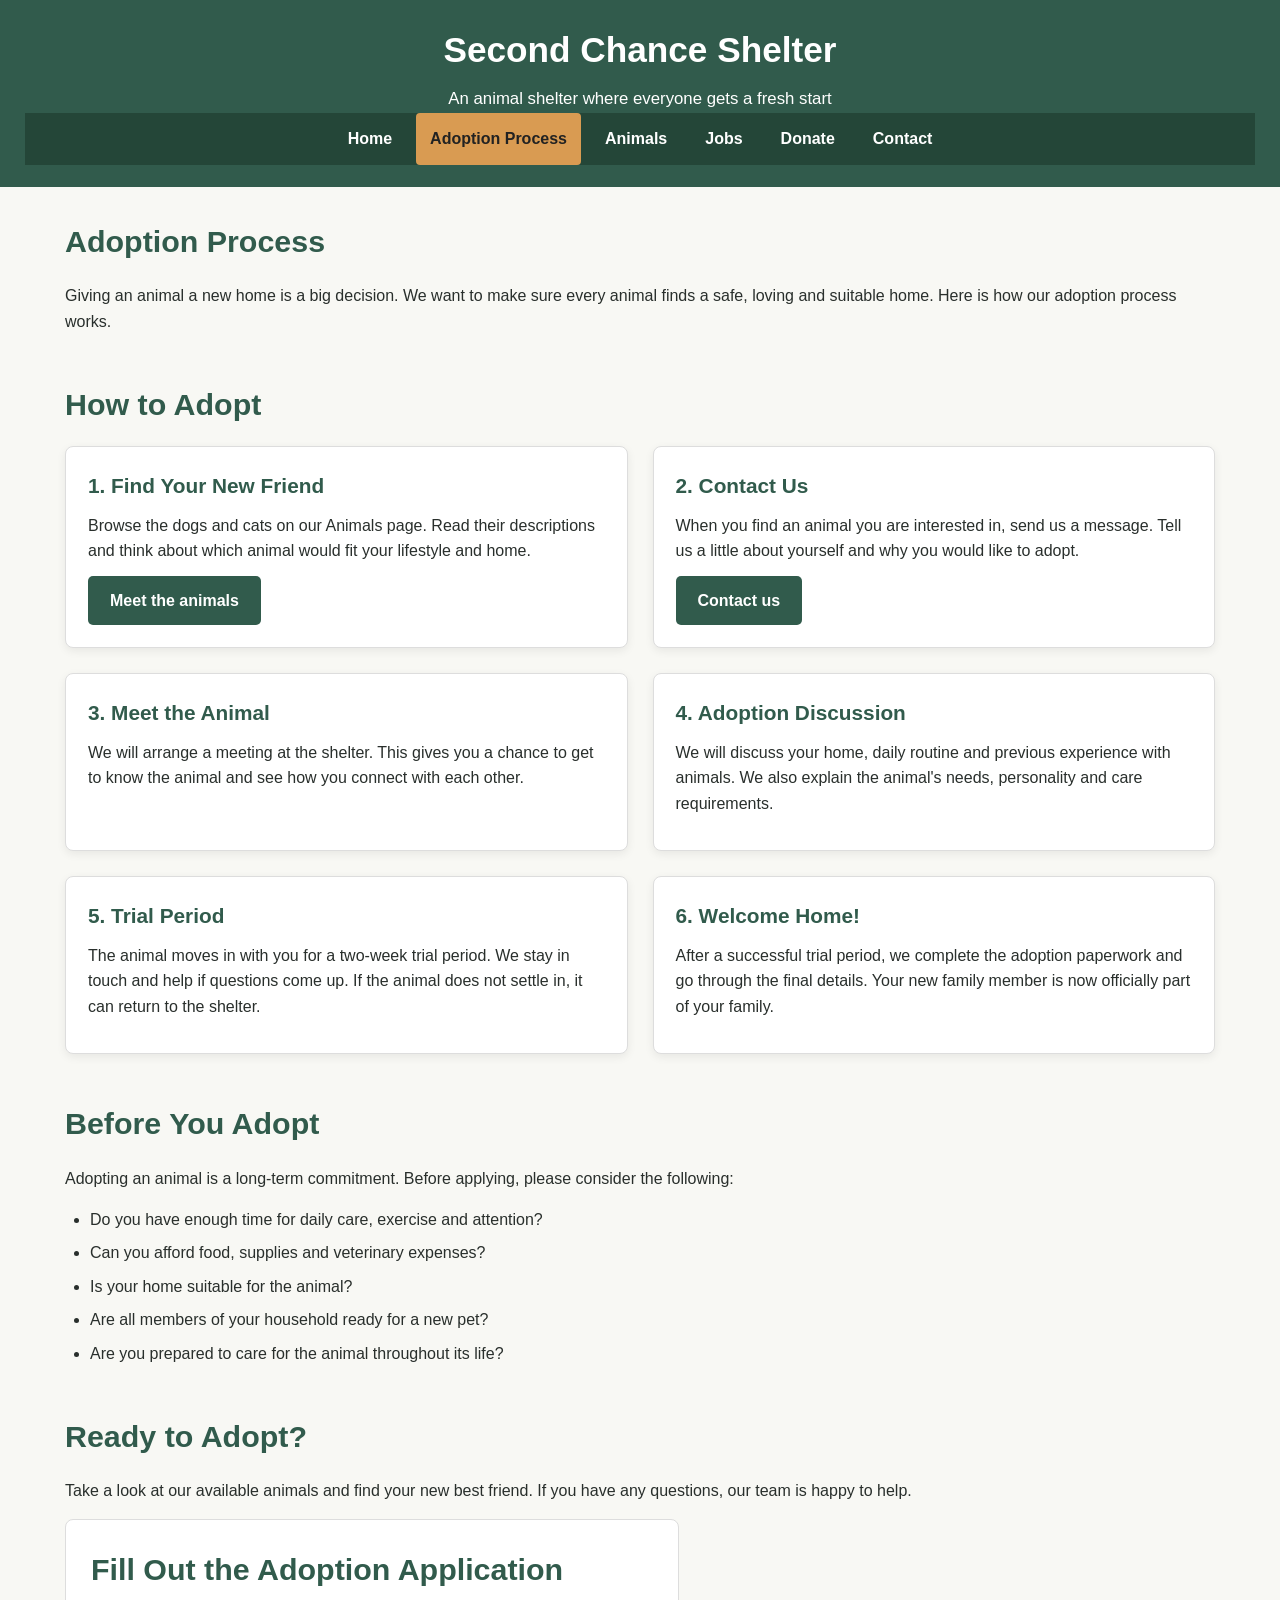
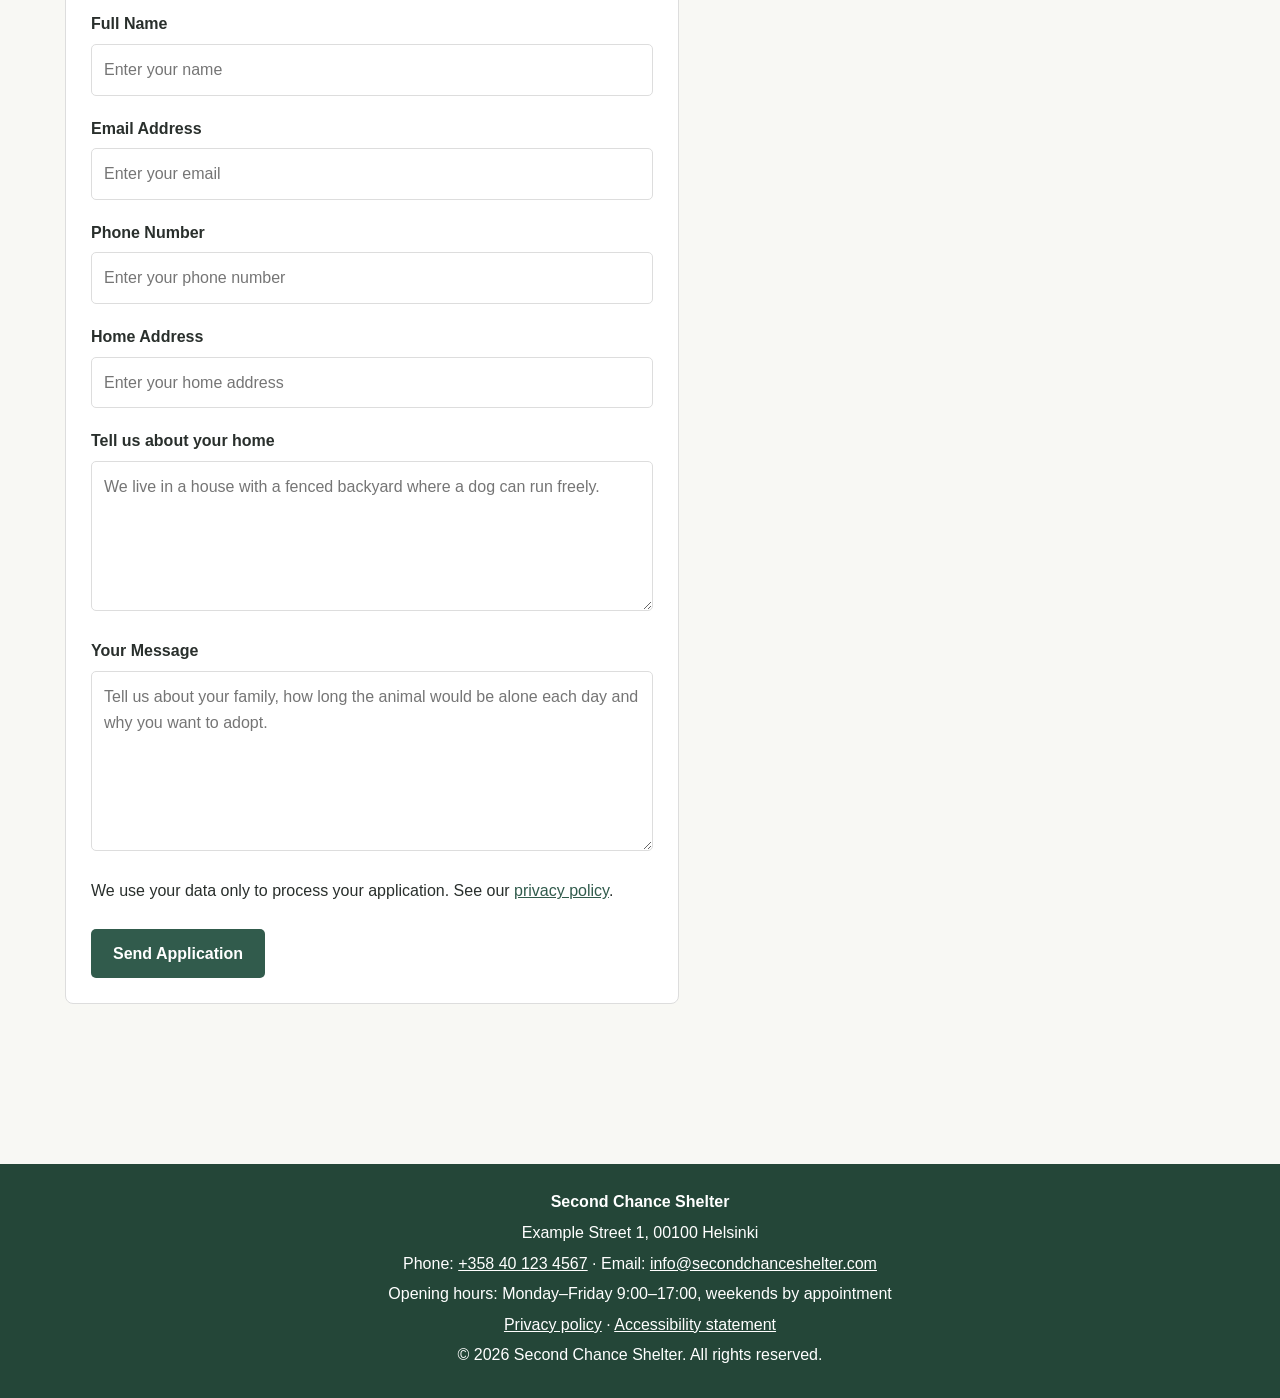
==== adoption.html @ d909f87f "Add privacy policy, forms and footer links and text fixes" ====
<!DOCTYPE html>
<html lang="en">

<head>
  <meta charset="UTF-8">
  <meta name="viewport" content="width=device-width, initial-scale=1.0">
  <meta name="description" content="Learn how to adopt a dog or cat from Second Chance Shelter.">
  <title>Second Chance Shelter - Adoption Process</title>
  <link rel="stylesheet" href="css/styles.css">
  <link rel="stylesheet" href="css/contact.css">

  <script src="js/contact.js" defer></script>
</head>

<body>

  <a class="skip-link" href="#main-content">Skip to main content</a>

  <header class="site-header">
    <h1>Second Chance Shelter</h1>
    <p class="site-tagline">An animal shelter where everyone gets a fresh start</p>

    <nav class="site-nav" aria-label="Main navigation">
      <ul>
        <li><a href="index.html">Home</a></li>
        <li><a href="adoption.html" class="active" aria-current="page">Adoption Process</a></li>
        <li><a href="animals.html">Animals</a></li>
        <li><a href="jobs.html">Jobs</a></li>
        <li><a href="donate.html">Donate</a></li>
        <li><a href="contact.html">Contact</a></li>
      </ul>
    </nav>
  </header>

  <main id="main-content">

    <section>
      <h2>Adoption Process</h2>
      <p>Giving an animal a new home is a big decision. We want to make sure every animal finds a safe, loving and
        suitable home. Here is how our adoption process works.</p>
    </section>

    <section>
      <h2>How to Adopt</h2>

      <div class="grid">

        <article class="card">
          <div class="card-body">
            <h3>1. Find Your New Friend</h3>
            <p>Browse the dogs and cats on our Animals page. Read their descriptions and think about which animal would
              fit your lifestyle and home.</p>
            <a class="btn" href="animals.html">Meet the animals</a>
          </div>
        </article>

        <article class="card">
          <div class="card-body">
            <h3>2. Contact Us</h3>
            <p>When you find an animal you are interested in, send us a message. Tell us a little about yourself and why
              you would like to adopt.</p>
            <a class="btn" href="contact.html">Contact us</a>
          </div>
        </article>

        <article class="card">
          <div class="card-body">
            <h3>3. Meet the Animal</h3>
            <p>We will arrange a meeting at the shelter. This gives you a chance to get to know the animal and see how
              you connect with each other.</p>
          </div>
        </article>

        <article class="card">
          <div class="card-body">
            <h3>4. Adoption Discussion</h3>
            <p>We will discuss your home, daily routine and previous experience with animals. We also explain the
              animal's needs, personality and care requirements.</p>
          </div>
        </article>

        <article class="card">
          <div class="card-body">
            <h3>5. Trial Period</h3>
            <p>The animal moves in with you for a two-week trial period. We stay in touch and help if questions come up.
              If the animal does not settle in, it can return to the shelter.</p>
          </div>
        </article>

        <article class="card">
          <div class="card-body">
            <h3>6. Welcome Home!</h3>
            <p>After a successful trial period, we complete the adoption paperwork and go through the final details.
              Your new family member is now officially part of your family.</p>
          </div>
        </article>

      </div>
    </section>

    <section>
      <h2>Before You Adopt</h2>
      <p>Adopting an animal is a long-term commitment. Before applying, please consider the following:</p>

      <ul>
        <li>Do you have enough time for daily care, exercise and attention?</li>
        <li>Can you afford food, supplies and veterinary expenses?</li>
        <li>Is your home suitable for the animal?</li>
        <li>Are all members of your household ready for a new pet?</li>
        <li>Are you prepared to care for the animal throughout its life?</li>
      </ul>
    </section>

    <section>
      <h2>Ready to Adopt?</h2>
      <p>Take a look at our available animals and find your new best friend. If you have any questions, our team is
        happy to help.</p>

      <!-- Adoption form -->

      <div class="contact-layout">

        <section class="contact-form-section">

          <h2>Fill Out the Adoption Application</h2>

          <form id="contactForm" action="https://formspree.io/f/xeagadao" method="POST">

            <div class="form-group">
              <label for="name">Full Name</label>

              <input type="text" id="name" name="name" placeholder="Enter your name" autocomplete="name" required>
            </div>

            <div class="form-group">
              <label for="email">Email Address</label>

              <input type="email" id="email" name="_replyto" placeholder="Enter your email" autocomplete="email"
                required>
            </div>

            <div class="form-group">
              <label for="phone">Phone Number</label>

              <input type="tel" id="phone" name="phone" placeholder="Enter your phone number" autocomplete="tel"
                required>
            </div>

            <div class="form-group">
              <label for="address">Home Address</label>

              <input type="text" id="address" name="address" placeholder="Enter your home address"
                autocomplete="street-address" required>
            </div>

            <div class="form-group">
              <label for="home">Tell us about your home</label>

              <textarea id="home" name="_subject"
                placeholder="We live in a house with a fenced backyard where a dog can run freely." required></textarea>
            </div>

            <div class="form-group">
              <label for="message">Your Message</label>

              <textarea id="message" name="message" rows="6"
                placeholder="Tell us about your family, how long the animal would be alone each day and why you want to adopt."
                required></textarea>
            </div>

            <p class="form-note">We use your data only to process your application.
              See our <a href="info.html#privacy">privacy policy</a>.</p>

            <button type="submit" class="send-button">
              Send Application
            </button>

            <p id="formStatus" class="form-status" role="status" aria-live="polite" hidden>
            </p>

          </form>

        </section>



        <!--
        <div class="buttons">
          <a class="btn" href="animals.html">Browse animals</a>
          <a class="btn secondary" href="contact.html">Contact us</a>
        </div>
      -->

      </div>
    </section>

  </main>

  <!-- Footer -->
  <footer class="site-footer">

    <p><strong>Second Chance Shelter</strong></p>

    <p>Example Street 1, 00100 Helsinki</p>

    <p>
      Phone: <a href="tel:+358401234567">+358 40 123 4567</a> ·
      Email: <a href="mailto:info@secondchanceshelter.com">info@secondchanceshelter.com</a>
    </p>

    <p>Opening hours: Monday–Friday 9:00–17:00, weekends by appointment</p>

    <p>
      <a href="info.html#privacy">Privacy policy</a> ·
      <a href="info.html#accessibility">Accessibility statement</a>
    </p>

    <p>
      &copy; 2026 Second Chance Shelter.
      All rights reserved.
    </p>

  </footer>

</body>

</html>
---- css/styles.css ----
/* =========================================
   SECOND CHANCE SHELTER
   Desktop-first responsive stylesheet
   Breakpoints: 1280px and 768px
========================================= */


/* =========================================
   1. GLOBAL SETTINGS
========================================= */

* {
  box-sizing: border-box;
  margin: 0;
  padding: 0;
}

:root {
  --primary-color: #315b4c;
  --secondary-color: #e8f0eb;
  --accent-color: #d99b52;
  --background-color: #f8f8f4;
  --text-color: #292f2c;
  --white: #ffffff;
  --border-color: #dddddd;
  --max-width: 1200px;
}

html {
  scroll-behavior: smooth;
}

body {
  font-family: Arial, Helvetica, sans-serif;
  line-height: 1.6;
  color: var(--text-color);
  background-color: var(--background-color);
}

img {
  max-width: 100%;
  height: auto;
  display: block;
}

a {
  color: var(--primary-color);
}

button,
input,
textarea,
select {
  font: inherit;
}


/* =========================================
   2. ACCESSIBILITY
========================================= */

.skip-link {
  position: absolute;
  top: -100px;
  left: 10px;
  background-color: var(--primary-color);
  color: var(--white);
  padding: 10px 15px;
  z-index: 1000;
  text-decoration: none;
}

.skip-link:focus {
  top: 10px;
}


/* =========================================
   3. HEADER AND NAVIGATION
========================================= */

header {
  background-color: var(--primary-color);
  color: var(--white);
  padding: 25px 40px;
  text-align: center;
}

header h1 {
  font-size: 2.2rem;
  margin-bottom: 8px;
}

header p {
  font-size: 1.05rem;
}

.site-nav {
  background-color: #244638;
  padding: 0 20px;
}

.site-nav ul {
  list-style: none;
  display: flex;
  justify-content: center;
  align-items: center;
  gap: 10px;
  flex-wrap: wrap;
}

.site-nav a {
  display: block;
  color: var(--white);
  text-decoration: none;
  padding: 15px 18px;
  font-weight: bold;
  transition: background-color 0.2s ease;
}

.site-nav a:hover,
.site-nav a:focus {
  background-color: var(--primary-color);
}

.site-nav a.active {
  background-color: var(--accent-color);
  color: #222222;
  border-radius: 4px;
}


/* =========================================
   4. MAIN CONTENT
========================================= */

main {
  max-width: var(--max-width);
  margin: 0 auto;
  padding: 35px 30px;
}

section {
  margin-bottom: 45px;
}

section h2 {
  color: var(--primary-color);
  font-size: 1.9rem;
  margin-bottom: 18px;
}

section h3 {
  color: var(--primary-color);
  margin-bottom: 10px;
}

section p {
  margin-bottom: 15px;
}

.intro {
  text-align: center;
  max-width: 850px;
  margin: 0 auto 45px;
}

.intro h2 {
  font-size: 2.3rem;
}

.intro p {
  font-size: 1.1rem;
}


/* =========================================
   5. BUTTONS AND LINKS
========================================= */

.button,
.btn,
button {
  display: inline-block;
  background-color: var(--primary-color);
  color: var(--white);
  border: none;
  border-radius: 5px;
  padding: 12px 22px;
  text-decoration: none;
  font-weight: bold;
  cursor: pointer;
  transition: background-color 0.2s ease;
}

.button:hover,
.btn:hover,
button:hover {
  background-color: #244638;
}

.button:focus,
.btn:focus,
button:focus {
  outline: 3px solid var(--accent-color);
  outline-offset: 3px;
}

.buttons {
  margin-top: 25px;
  margin-bottom: 20px;
}


/* =========================================
   6. GRID AND CARDS
========================================= */

.grid,
.card-grid {
  display: grid;
  grid-template-columns: repeat(3, minmax(0, 1fr));
  gap: 25px;
}

.card {
  background-color: var(--white);
  border: 1px solid var(--border-color);
  border-radius: 8px;
  overflow: hidden;
  box-shadow: 0 3px 10px rgba(0, 0, 0, 0.07);
}

.card img {
  width: 100%;
  height: 240px;
  object-fit: cover;
}

.card-body {
  padding: 22px;
}

.card h3 {
  font-size: 1.3rem;
  margin-bottom: 10px;
}

.card p {
  margin-bottom: 12px;
}

.card ul {
  padding-left: 20px;
  margin-bottom: 15px;
}


/* =========================================
   7. BADGES
========================================= */

.badge {
  display: inline-block;
  background-color: var(--accent-color);
  color: #222222;
  padding: 5px 12px;
  border-radius: 20px;
  font-size: 0.85rem;
  font-weight: bold;
}


/* =========================================
   8. JOB CARDS
   IMPORTANT: Outside all media queries
========================================= */

.card:has(.badge) .badge {
  position: static;
  display: inline-block;
  margin-bottom: 15px;
}

.card:has(.badge) .card-body {
  padding-top: 18px;
}

.job-meta {
  margin-top: 10px;
  margin-bottom: 15px;
}

.job-meta p {
  margin-bottom: 5px;
}


/* =========================================
   9. STATISTICS
========================================= */

.stats {
  display: grid;
  grid-template-columns: repeat(3, 1fr);
  gap: 20px;
  text-align: center;
}

.stat,
.stat-card {
  background-color: var(--secondary-color);
  padding: 25px;
  border-radius: 8px;
}

.stat h3,
.stat-card h3 {
  font-size: 2rem;
  color: var(--primary-color);
}


/* =========================================
   10. ANIMALS PAGE
========================================= */

.animal-jump-links {
  display: flex;
  justify-content: center;
  gap: 15px;
  margin: 25px 0 35px;
}

.animal-section {
  scroll-margin-top: 25px;
  margin-bottom: 50px;
}


/* =========================================
   11. VIDEO
========================================= */

video {
  display: block;
  width: 100%;
  max-width: 850px;
  margin: 20px auto;
  border-radius: 8px;
}

.video-container {
  max-width: 850px;
  margin: 0 auto;
}


/* =========================================
   12. LISTS
========================================= */

section ul {
  padding-left: 25px;
  margin-bottom: 20px;
}

section li {
  margin-bottom: 8px;
}


/* =========================================
   13. FORMS
========================================= */

form {
  width: 100%;
}

.form-group {
  margin-bottom: 20px;
}

label {
  display: block;
  font-weight: bold;
  margin-bottom: 7px;
}

input,
textarea,
select {
  width: 100%;
  padding: 12px;
  border: 1px solid var(--border-color);
  border-radius: 5px;
  background-color: var(--white);
}

textarea {
  min-height: 150px;
  resize: vertical;
}

input:focus,
textarea:focus,
select:focus {
  outline: 2px solid var(--primary-color);
  outline-offset: 2px;
}

.send-button {
  margin-top: 10px;
}

.form-status {
  margin-top: 15px;
  font-weight: bold;
}


/* =========================================
   14. CONTACT PAGE
========================================= */

.contact-page {
  max-width: var(--max-width);
  margin: 0 auto;
}

.contact-intro {
  text-align: center;
  max-width: 800px;
  margin: 0 auto 35px;
}

.contact-layout {
  display: grid;
  grid-template-columns: 1.5fr 1fr;
  gap: 35px;
  align-items: start;
}

.contact-form-section,
.contact-details {
  background-color: var(--white);
  padding: 25px;
  border-radius: 8px;
  border: 1px solid var(--border-color);
}

.contact-details p {
  margin-bottom: 15px;
}

.map-section {
  margin-top: 40px;
}

.map-container {
  width: 100%;
  height: 400px;
  overflow: hidden;
  border-radius: 8px;
}

.map-container iframe {
  width: 100%;
  height: 100%;
  border: 0;
}


/* =========================================
   15. FOOTER
========================================= */

footer {
  background-color: #244638;
  color: var(--white);
  text-align: center;
  padding: 25px;
  margin-top: 40px;
}

footer p {
  margin-bottom: 5px;
}

footer a {
  color: var(--white);
}

footer a:focus {
  outline: 3px solid var(--accent-color);
  outline-offset: 3px;
}


/* =========================================
   16. TABLET RESPONSIVENESS
   Screens up to 1280px
========================================= */

@media (max-width: 1280px) {

  main {
    padding: 30px 25px;
  }

  .grid,
  .card-grid {
    grid-template-columns: repeat(2, minmax(0, 1fr));
  }

  .contact-layout {
    grid-template-columns: 1.2fr 1fr;
    gap: 25px;
  }

  header {
    padding: 22px 25px;
  }

  .site-nav a {
    padding: 13px 14px;
  }
}


/* =========================================
   17. MOBILE RESPONSIVENESS
   Screens up to 768px
========================================= */

@media (max-width: 768px) {

  body {
    font-size: 15px;
  }

  header {
    padding: 20px 15px;
  }

  header h1 {
    font-size: 1.7rem;
  }

  header p {
    font-size: 0.95rem;
  }

  .site-nav {
    padding: 5px 10px;
  }

  .site-nav ul {
    flex-direction: column;
    gap: 0;
  }

  .site-nav li {
    width: 100%;
    text-align: center;
  }

  .site-nav a {
    padding: 11px;
    width: 100%;
  }

  main {
    padding: 25px 15px;
  }

  section {
    margin-bottom: 35px;
  }

  section h2 {
    font-size: 1.6rem;
  }

  .intro h2 {
    font-size: 1.8rem;
  }

  .intro p {
    font-size: 1rem;
  }

  .grid,
  .card-grid {
    grid-template-columns: 1fr;
    gap: 20px;
  }

  .card img {
    height: 220px;
  }

  .card-body {
    padding: 18px;
  }

  .stats {
    grid-template-columns: 1fr;
    gap: 15px;
  }

  .animal-jump-links {
    flex-direction: column;
    align-items: stretch;
    gap: 10px;
  }

  .animal-jump-links a {
    text-align: center;
  }

  .contact-layout {
    grid-template-columns: 1fr;
    gap: 20px;
  }

  .contact-form-section,
  .contact-details {
    padding: 18px;
  }

  .map-container {
    height: 280px;
  }

  .button,
  .btn,
  button {
    text-align: center;
  }

  footer {
    padding: 20px 15px;
  }
}
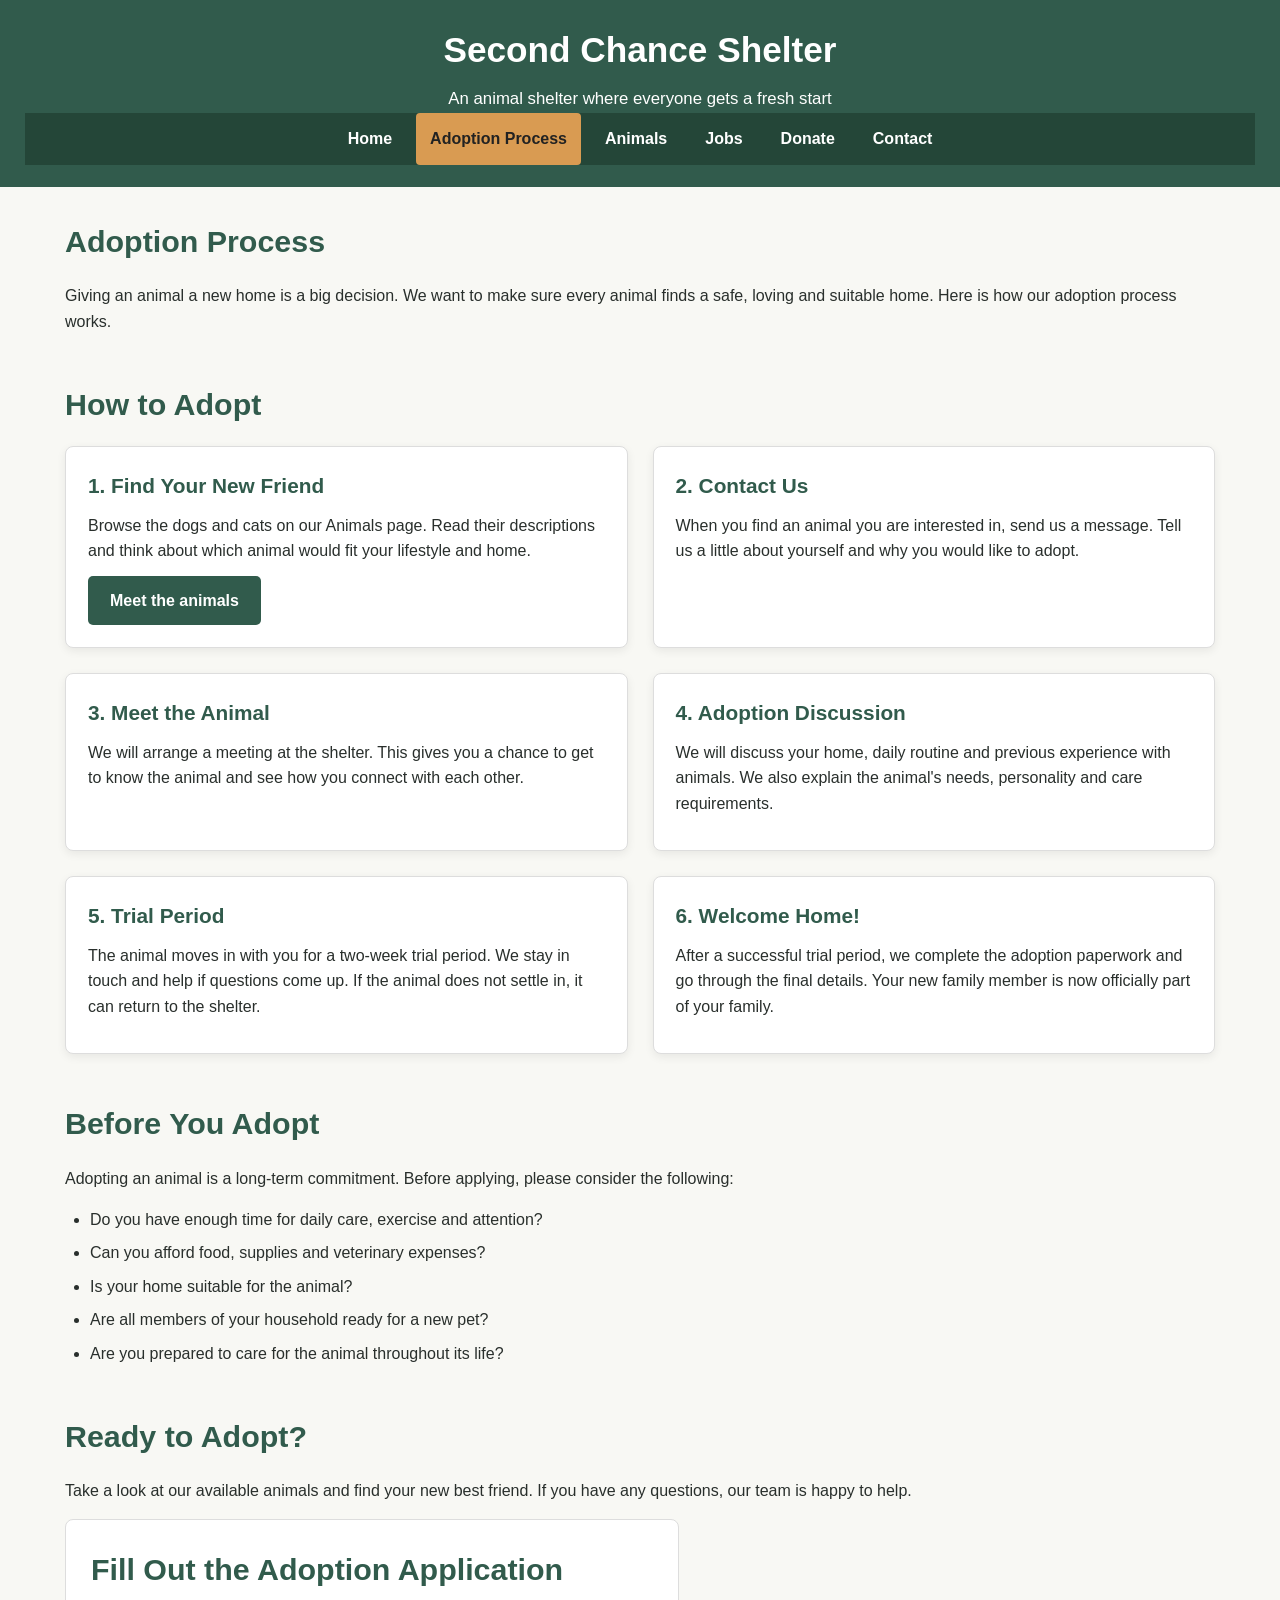
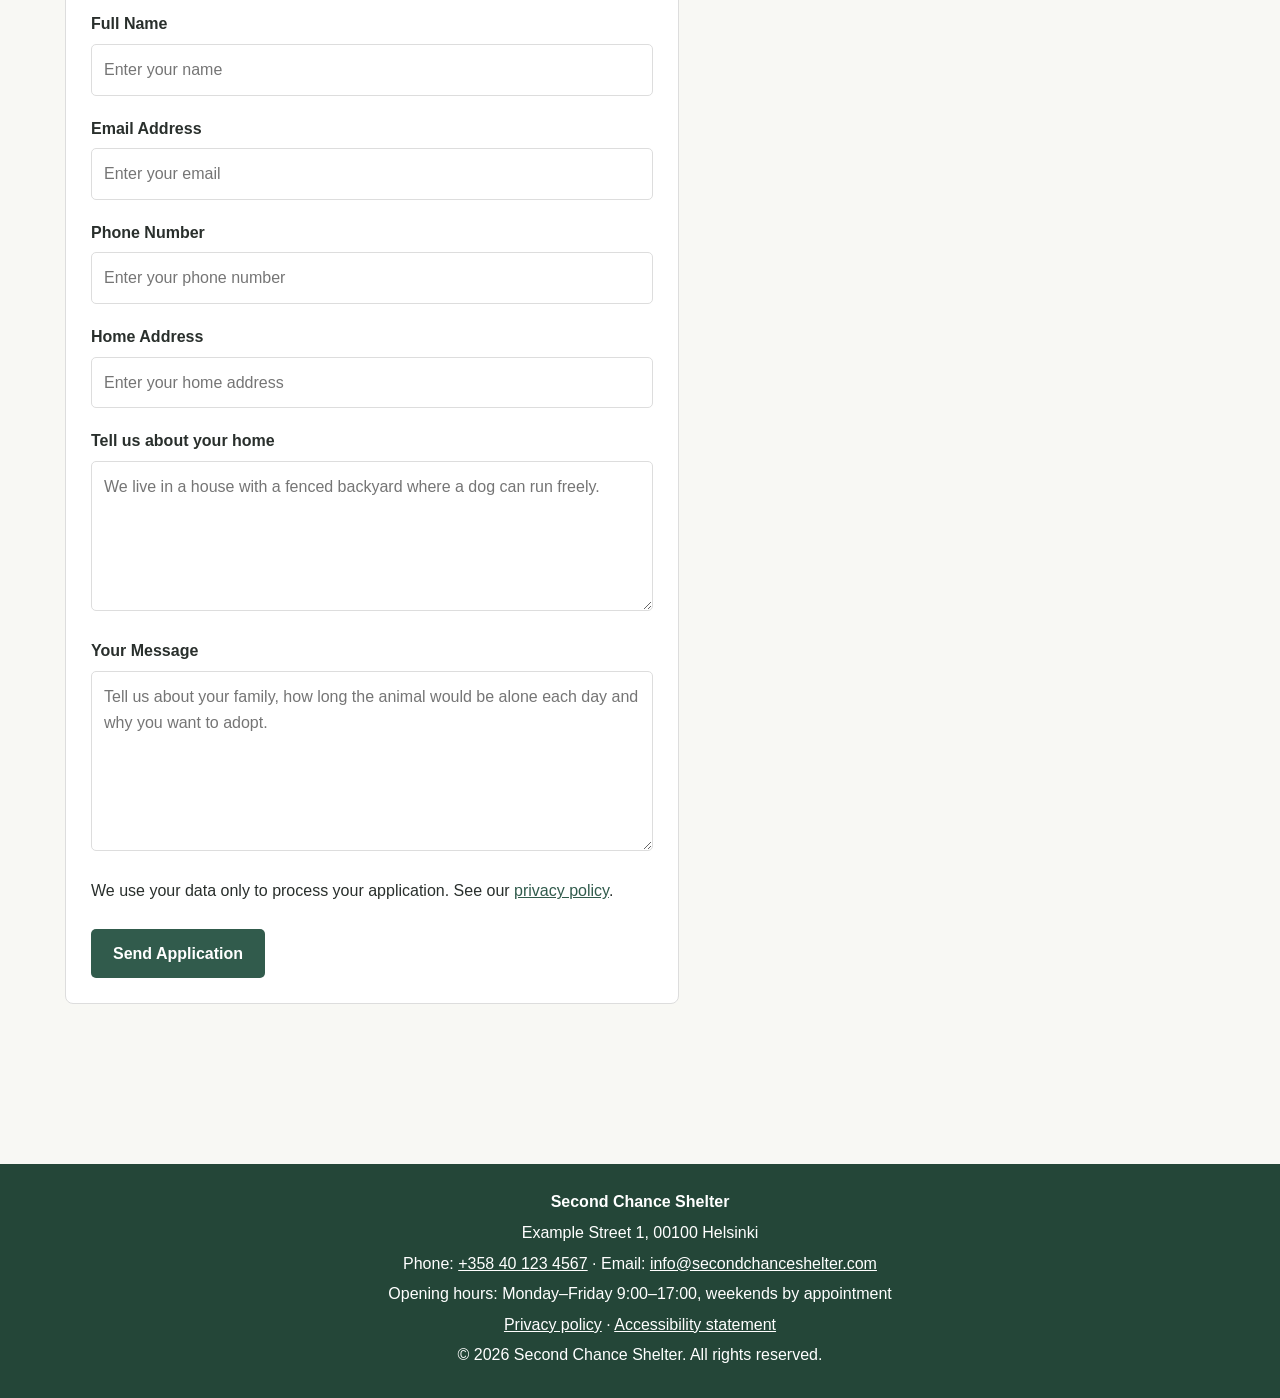
==== commit e4fc3db2: "Fixed adoption.html Contact link" ====
--- a/adoption.html
+++ b/adoption.html
@@ -59,7 +59,7 @@
             <h3>2. Contact Us</h3>
             <p>When you find an animal you are interested in, send us a message. Tell us a little about yourself and why
               you would like to adopt.</p>
-            <a class="btn" href="contact.html">Contact us</a>
+            <!-- TODO: clean if not needed later <a class="btn" href="contact.html">Contact us</a> -->
           </div>
         </article>
 
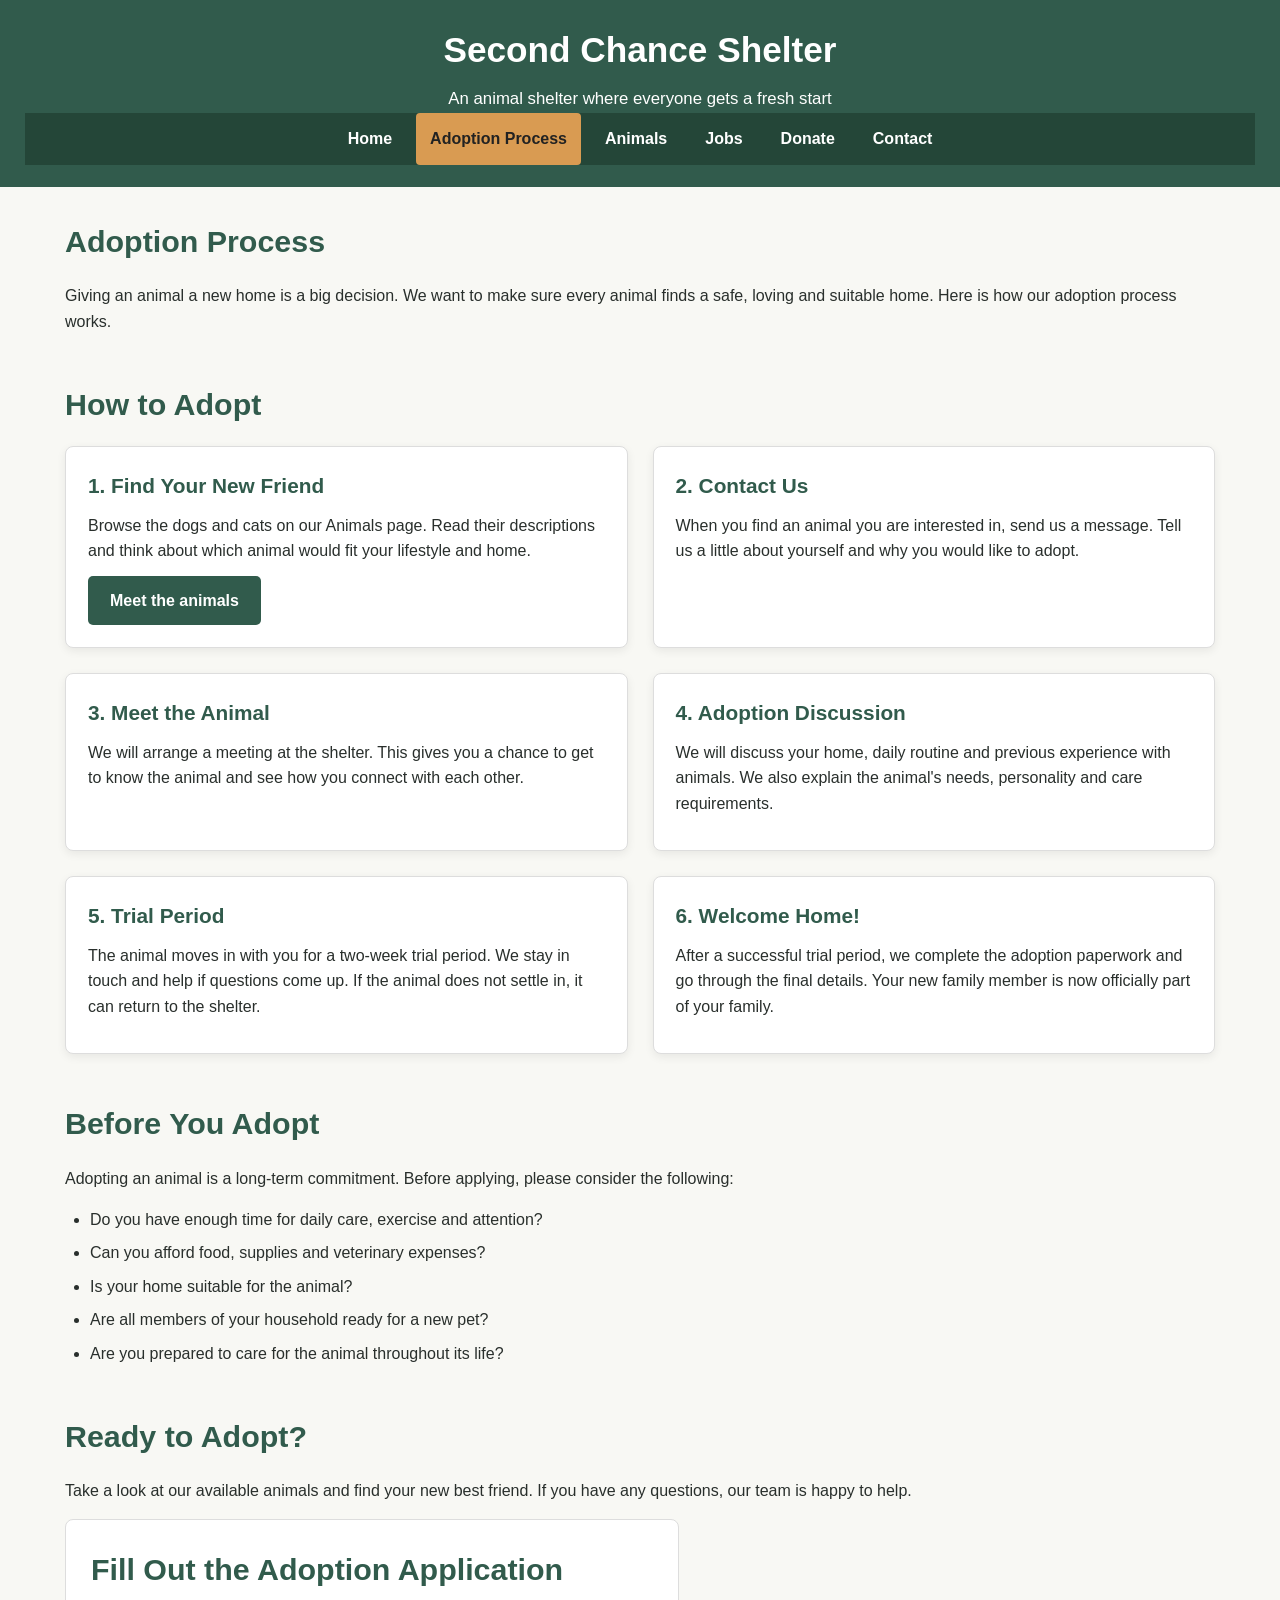
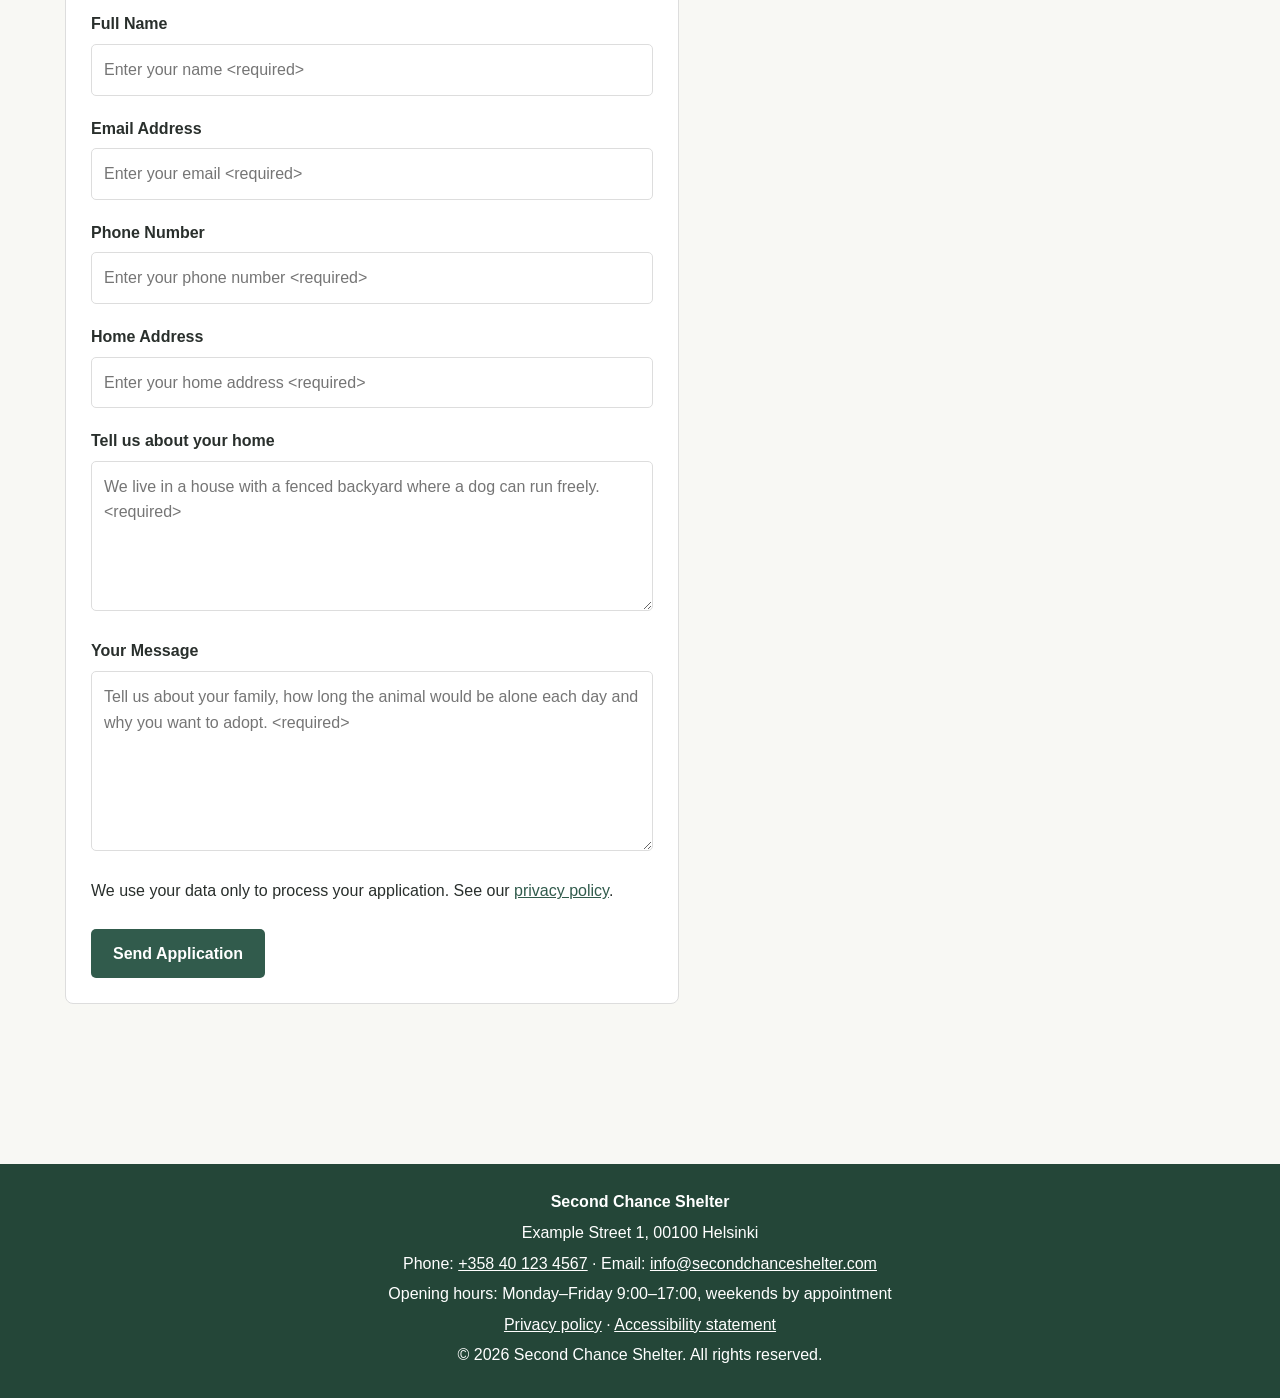
==== commit 8c7a224e: "Minor fixes on adoption page placeholders" ====
--- a/adoption.html
+++ b/adoption.html
@@ -129,42 +129,41 @@
             <div class="form-group">
               <label for="name">Full Name</label>
 
-              <input type="text" id="name" name="name" placeholder="Enter your name" autocomplete="name" required>
+              <input type="text" id="name" name="name" placeholder="Enter your name <required>" autocomplete="name" required>
             </div>
 
             <div class="form-group">
               <label for="email">Email Address</label>
 
-              <input type="email" id="email" name="_replyto" placeholder="Enter your email" autocomplete="email"
+              <input type="email" id="email" name="_replyto" placeholder="Enter your email <required>" autocomplete="email"
                 required>
             </div>
 
             <div class="form-group">
               <label for="phone">Phone Number</label>
 
-              <input type="tel" id="phone" name="phone" placeholder="Enter your phone number" autocomplete="tel"
+              <input type="tel" id="phone" name="phone" placeholder="Enter your phone number <required>" autocomplete="tel"
                 required>
             </div>
 
             <div class="form-group">
               <label for="address">Home Address</label>
 
-              <input type="text" id="address" name="address" placeholder="Enter your home address"
-                autocomplete="street-address" required>
+              <input type="text" id="address" name="address" placeholder="Enter your home address <required>" autocomplete="address-line1" required>
             </div>
 
             <div class="form-group">
               <label for="home">Tell us about your home</label>
 
-              <textarea id="home" name="_subject"
-                placeholder="We live in a house with a fenced backyard where a dog can run freely." required></textarea>
+              <textarea id="home" name="_tellusabout"
+                placeholder="We live in a house with a fenced backyard where a dog can run freely. <required>" required></textarea>
             </div>
 
             <div class="form-group">
               <label for="message">Your Message</label>
 
               <textarea id="message" name="message" rows="6"
-                placeholder="Tell us about your family, how long the animal would be alone each day and why you want to adopt."
+                placeholder="Tell us about your family, how long the animal would be alone each day and why you want to adopt. <required>"
                 required></textarea>
             </div>
 
@@ -182,16 +181,8 @@
 
         </section>
 
-
-
-        <!--
-        <div class="buttons">
-          <a class="btn" href="animals.html">Browse animals</a>
-          <a class="btn secondary" href="contact.html">Contact us</a>
-        </div>
-      -->
-
       </div>
+
     </section>
 
   </main>
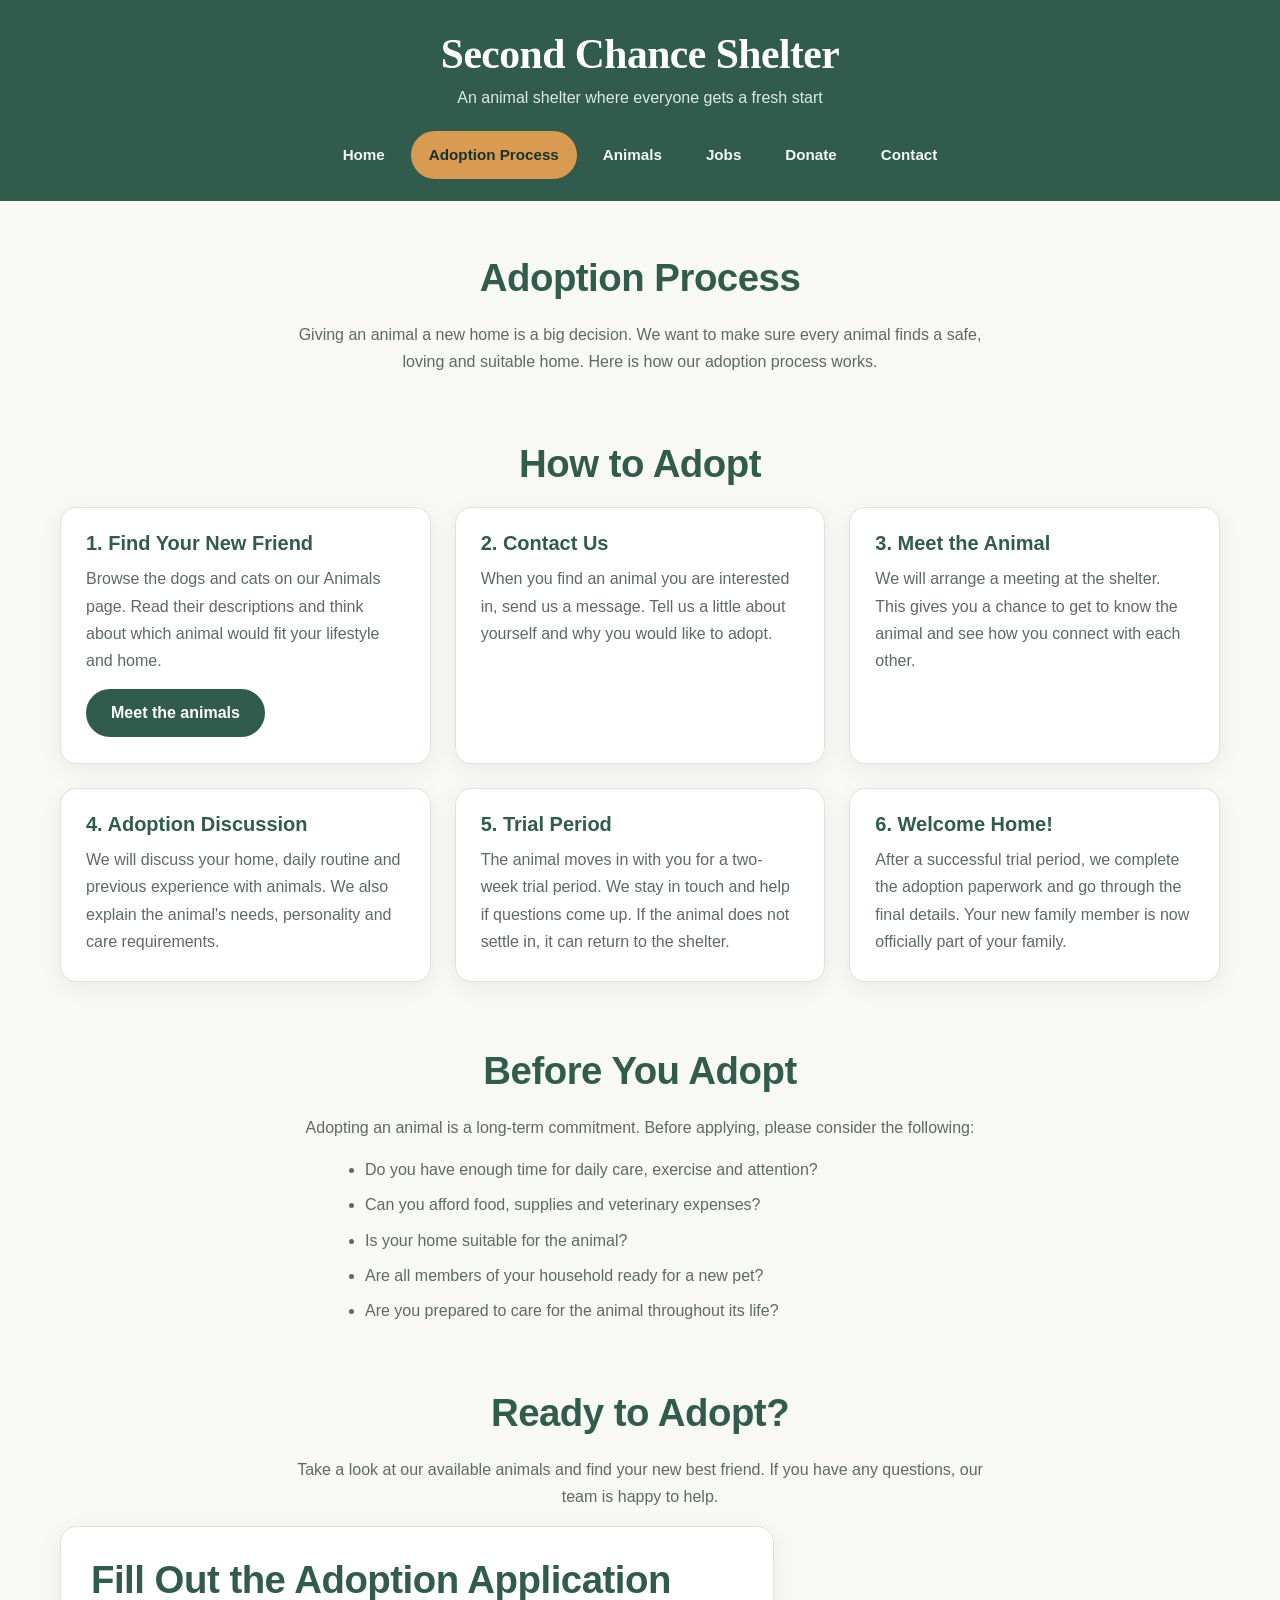
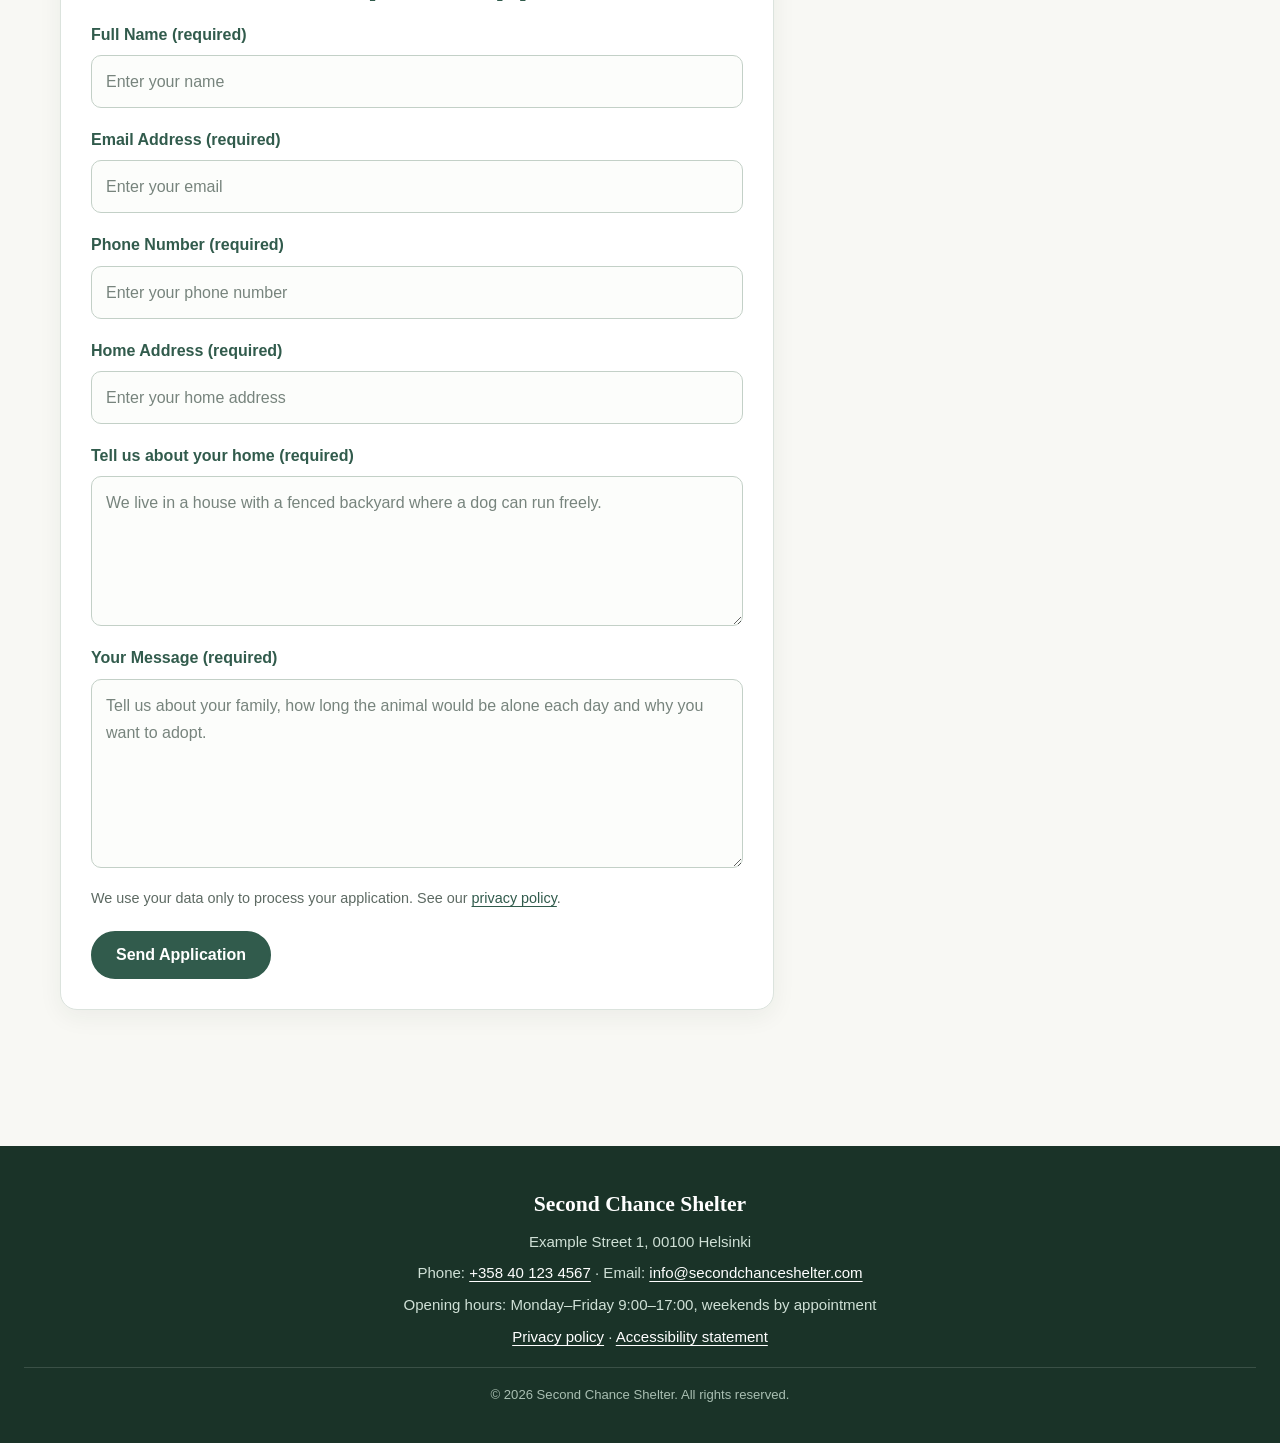
==== commit ce073751: "Sprint 3: accessibility fixes, accessibility statement, form labels and user guide updates" ====
--- a/adoption.html
+++ b/adoption.html
@@ -127,43 +127,43 @@
           <form id="contactForm" action="https://formspree.io/f/xeagadao" method="POST">
 
             <div class="form-group">
-              <label for="name">Full Name</label>
-
-              <input type="text" id="name" name="name" placeholder="Enter your name <required>" autocomplete="name" required>
-            </div>
-
-            <div class="form-group">
-              <label for="email">Email Address</label>
-
-              <input type="email" id="email" name="_replyto" placeholder="Enter your email <required>" autocomplete="email"
+              <label for="name">Full Name (required)</label>
+
+              <input type="text" id="name" name="name" placeholder="Enter your name" autocomplete="name" required>
+            </div>
+
+            <div class="form-group">
+              <label for="email">Email Address (required)</label>
+
+              <input type="email" id="email" name="_replyto" placeholder="Enter your email" autocomplete="email"
                 required>
             </div>
 
             <div class="form-group">
-              <label for="phone">Phone Number</label>
-
-              <input type="tel" id="phone" name="phone" placeholder="Enter your phone number <required>" autocomplete="tel"
+              <label for="phone">Phone Number (required)</label>
+
+              <input type="tel" id="phone" name="phone" placeholder="Enter your phone number" autocomplete="tel"
                 required>
             </div>
 
             <div class="form-group">
-              <label for="address">Home Address</label>
-
-              <input type="text" id="address" name="address" placeholder="Enter your home address <required>" autocomplete="address-line1" required>
-            </div>
-
-            <div class="form-group">
-              <label for="home">Tell us about your home</label>
+              <label for="address">Home Address (required)</label>
+
+              <input type="text" id="address" name="address" placeholder="Enter your home address" autocomplete="address-line1" required>
+            </div>
+
+            <div class="form-group">
+              <label for="home">Tell us about your home (required)</label>
 
               <textarea id="home" name="_tellusabout"
-                placeholder="We live in a house with a fenced backyard where a dog can run freely. <required>" required></textarea>
-            </div>
-
-            <div class="form-group">
-              <label for="message">Your Message</label>
+                placeholder="We live in a house with a fenced backyard where a dog can run freely." required></textarea>
+            </div>
+
+            <div class="form-group">
+              <label for="message">Your Message (required)</label>
 
               <textarea id="message" name="message" rows="6"
-                placeholder="Tell us about your family, how long the animal would be alone each day and why you want to adopt. <required>"
+                placeholder="Tell us about your family, how long the animal would be alone each day and why you want to adopt."
                 required></textarea>
             </div>
 
--- a/css/styles.css
+++ b/css/styles.css
@@ -1,51 +1,57 @@
 
-/* =========================================
-   SECOND CHANCE SHELTER
-   Desktop-first responsive stylesheet
-   Breakpoints: 1280px and 768px
-========================================= */
-
-
-/* =========================================
-   1. GLOBAL SETTINGS
-========================================= */
-
-* {
+
+:root {
+  --green: #315b4c;
+  --green-dark: #244638;
+  --green-deep: #1a3328;
+  --green-soft: #e8f0eb;
+  --cream: #f8f8f4;
+  --accent: #d99b52;
+  --accent-light: #f0d3a8;
+  --accent-text: #8a5a22;
+  --ink: #292f2c;
+  --muted: #5d6a63;
+  --white: #ffffff;
+  --line: #dbe3dd;
+  --shadow: 0 12px 35px rgba(26, 51, 40, 0.1);
+  --max-width: 1160px;
+}
+
+/* =========================================
+1. YLEISET ASETUKSET
+========================================= */
+
+*,
+*::before,
+*::after {
   box-sizing: border-box;
   margin: 0;
   padding: 0;
 }
 
-:root {
-  --primary-color: #315b4c;
-  --secondary-color: #e8f0eb;
-  --accent-color: #d99b52;
-  --background-color: #f8f8f4;
-  --text-color: #292f2c;
-  --white: #ffffff;
-  --border-color: #dddddd;
-  --max-width: 1200px;
-}
-
 html {
   scroll-behavior: smooth;
 }
 
 body {
+  min-height: 100vh;
+  display: flex;
+  flex-direction: column;
   font-family: Arial, Helvetica, sans-serif;
-  line-height: 1.6;
-  color: var(--text-color);
-  background-color: var(--background-color);
+  line-height: 1.7;
+  color: var(--ink);
+  background: var(--cream);
 }
 
 img {
+  display: block;
   max-width: 100%;
   height: auto;
-  display: block;
 }
 
 a {
-  color: var(--primary-color);
+  color: var(--green);
+  text-underline-offset: 3px;
 }
 
 button,
@@ -55,181 +61,285 @@
   font: inherit;
 }
 
-
-/* =========================================
-   2. ACCESSIBILITY
+[hidden] {
+  display: none !important;
+}
+
+main {
+  flex: 1;
+  width: min(100% - 48px, var(--max-width));
+  margin: 0 auto;
+  padding: 54px 0 70px;
+}
+
+section {
+  margin-bottom: 66px;
+}
+
+section section {
+  margin-bottom: 0;
+}
+
+h1,
+h2,
+h3 {
+  line-height: 1.2;
+  color: var(--green);
+}
+
+h2 {
+  font-size: clamp(1.8rem, 3vw, 2.4rem);
+  letter-spacing: -0.5px;
+  margin-bottom: 20px;
+}
+
+h3 {
+  font-size: 1.25rem;
+  margin-bottom: 10px;
+}
+
+p {
+  color: var(--muted);
+  margin-bottom: 15px;
+}
+
+/* Sivun pääosioiden otsikot */
+main > section > h2 {
+  text-align: center;
+}
+
+main > section > p {
+  max-width: 700px;
+  margin-left: auto;
+  margin-right: auto;
+  text-align: center;
+}
+
+main > section > ul,
+main > section > ol {
+  max-width: 600px;
+  margin-left: auto;
+  margin-right: auto;
+}
+
+main > section > .buttons {
+  justify-content: center;
+}
+
+/* =========================================
+2. SAAVUTETTAVUUS
 ========================================= */
 
 .skip-link {
   position: absolute;
   top: -100px;
-  left: 10px;
-  background-color: var(--primary-color);
-  color: var(--white);
-  padding: 10px 15px;
+  left: 12px;
   z-index: 1000;
-  text-decoration: none;
+  padding: 10px 16px;
+  background: var(--green);
+  color: var(--white);
+  border-radius: 6px;
 }
 
 .skip-link:focus {
-  top: 10px;
-}
-
-
-/* =========================================
-   3. HEADER AND NAVIGATION
-========================================= */
-
-header {
-  background-color: var(--primary-color);
-  color: var(--white);
-  padding: 25px 40px;
-  text-align: center;
-}
-
-header h1 {
-  font-size: 2.2rem;
-  margin-bottom: 8px;
-}
-
-header p {
-  font-size: 1.05rem;
-}
-
-.site-nav {
-  background-color: #244638;
-  padding: 0 20px;
+  top: 12px;
+}
+
+a:focus-visible,
+button:focus-visible,
+input:focus-visible,
+textarea:focus-visible,
+select:focus-visible {
+  outline: 3px solid var(--accent);
+  outline-offset: 3px;
+}
+
+@media (prefers-reduced-motion: reduce) {
+  html {
+    scroll-behavior: auto;
+  }
+
+  *,
+  *::before,
+  *::after {
+    transition: none !important;
+    animation: none !important;
+  }
+}
+
+/* =========================================
+3. HEADER JA NAVIGAATIO
+========================================= */
+
+.site-header {
+  background: var(--green);
+  color: var(--white);
+  text-align: center;
+  padding: 30px 24px 22px;
+}
+
+.site-header h1 {
+  color: var(--white);
+  font-family: Georgia, serif;
+  font-size: clamp(1.9rem, 4vw, 2.6rem);
+  letter-spacing: -0.5px;
+  margin-bottom: 4px;
+}
+
+.site-tagline {
+  color: #dcebe2;
+  font-size: 1rem;
+  margin-bottom: 20px;
 }
 
 .site-nav ul {
-  list-style: none;
   display: flex;
   justify-content: center;
   align-items: center;
-  gap: 10px;
   flex-wrap: wrap;
+  gap: 8px;
+  list-style: none;
 }
 
 .site-nav a {
   display: block;
-  color: var(--white);
+  padding: 11px 18px;
+  border-radius: 30px;
+  color: #f2f8f4;
   text-decoration: none;
-  padding: 15px 18px;
+  font-size: 0.95rem;
   font-weight: bold;
-  transition: background-color 0.2s ease;
+  transition: background 0.2s ease, color 0.2s ease;
 }
 
 .site-nav a:hover,
-.site-nav a:focus {
-  background-color: var(--primary-color);
+.site-nav a:focus-visible {
+  background: rgba(255, 255, 255, 0.14);
+  color: var(--white);
 }
 
 .site-nav a.active {
-  background-color: var(--accent-color);
-  color: #222222;
-  border-radius: 4px;
-}
-
-
-/* =========================================
-   4. MAIN CONTENT
-========================================= */
-
-main {
-  max-width: var(--max-width);
-  margin: 0 auto;
-  padding: 35px 30px;
-}
-
-section {
-  margin-bottom: 45px;
-}
-
-section h2 {
-  color: var(--primary-color);
-  font-size: 1.9rem;
-  margin-bottom: 18px;
-}
-
-section h3 {
-  color: var(--primary-color);
-  margin-bottom: 10px;
-}
-
-section p {
-  margin-bottom: 15px;
-}
+  background: var(--accent);
+  color: var(--green-deep);
+}
+
+/* =========================================
+4. ETUSIVUN ESITTELY
+========================================= */
 
 .intro {
-  text-align: center;
-  max-width: 850px;
-  margin: 0 auto 45px;
-}
-
-.intro h2 {
-  font-size: 2.3rem;
-}
-
-.intro p {
-  font-size: 1.1rem;
-}
-
-
-/* =========================================
-   5. BUTTONS AND LINKS
-========================================= */
-
-.button,
+  display: grid;
+  grid-template-columns: 1.02fr 1fr;
+  align-items: center;
+  gap: 50px;
+  margin: 0;
+  text-align: left;
+}
+
+.intro img {
+  width: 100%;
+  height: auto;
+  border-radius: 18px;
+  box-shadow: var(--shadow);
+}
+
+.intro-text p {
+  font-size: 1.08rem;
+  text-align: left;
+  max-width: 520px;
+  margin-left: 0;
+  margin-right: 0;
+}
+
+/* =========================================
+5. PAINIKKEET
+========================================= */
+
+.buttons {
+  display: flex;
+  flex-wrap: wrap;
+  gap: 12px;
+  margin-top: 28px;
+  margin-bottom: 8px;
+}
+
 .btn,
 button {
-  display: inline-block;
-  background-color: var(--primary-color);
-  color: var(--white);
-  border: none;
-  border-radius: 5px;
-  padding: 12px 22px;
+  display: inline-flex;
+  align-items: center;
+  justify-content: center;
+  min-height: 48px;
+  padding: 11px 23px;
+  border: 2px solid var(--green);
+  border-radius: 30px;
+  background: var(--green);
+  color: var(--white);
   text-decoration: none;
   font-weight: bold;
+  line-height: 1.3;
   cursor: pointer;
-  transition: background-color 0.2s ease;
-}
-
-.button:hover,
+  transition: transform 0.2s ease, background 0.2s ease, color 0.2s ease;
+}
+
+.res {
+  display: inline-flex;
+  align-items: center;
+  justify-content: center;
+  min-height: 48px;
+  padding: 11px 23px;
+  border: 2px solid var(--green);
+  border-radius: 30px;
+  background: var(--accent);
+  color: var(--green-deep);
+  text-decoration: none;
+  font-weight: bold;
+  line-height: 1.3;
+  transition: transform 0.2s ease, background 0.2s ease, color 0.2s ease;
+}
+
 .btn:hover,
 button:hover {
-  background-color: #244638;
-}
-
-.button:focus,
-.btn:focus,
-button:focus {
-  outline: 3px solid var(--accent-color);
-  outline-offset: 3px;
-}
-
-.buttons {
-  margin-top: 25px;
-  margin-bottom: 20px;
-}
-
-
-/* =========================================
-   6. GRID AND CARDS
-========================================= */
-
-.grid,
-.card-grid {
+  transform: translateY(-2px);
+  background: var(--green-dark);
+  border-color: var(--green-dark);
+  color: var(--white);
+}
+
+.btn.secondary {
+  background: transparent;
+  color: var(--green);
+}
+
+.btn.secondary:hover {
+  background: var(--green-soft);
+  border-color: var(--green);
+  color: var(--green-dark);
+}
+
+/* =========================================
+6. KORTIT JA RUUDUKKO
+========================================= */
+
+.grid {
   display: grid;
   grid-template-columns: repeat(3, minmax(0, 1fr));
-  gap: 25px;
+  gap: 24px;
 }
 
 .card {
-  background-color: var(--white);
-  border: 1px solid var(--border-color);
-  border-radius: 8px;
+  display: flex;
+  flex-direction: column;
   overflow: hidden;
-  box-shadow: 0 3px 10px rgba(0, 0, 0, 0.07);
+  border: 1px solid var(--line);
+  border-radius: 16px;
+  background: var(--white);
+  box-shadow: 0 6px 22px rgba(26, 51, 40, 0.06);
+  transition: transform 0.2s ease, box-shadow 0.2s ease;
+}
+
+.card:hover {
+  transform: translateY(-5px);
+  box-shadow: var(--shadow);
 }
 
 .card img {
@@ -239,140 +349,175 @@
 }
 
 .card-body {
-  padding: 22px;
-}
-
-.card h3 {
-  font-size: 1.3rem;
-  margin-bottom: 10px;
-}
-
-.card p {
-  margin-bottom: 12px;
-}
-
-.card ul {
-  padding-left: 20px;
-  margin-bottom: 15px;
-}
-
-
-/* =========================================
-   7. BADGES
-========================================= */
-
-.badge {
-  display: inline-block;
-  background-color: var(--accent-color);
-  color: #222222;
-  padding: 5px 12px;
-  border-radius: 20px;
-  font-size: 0.85rem;
+  display: flex;
+  flex-direction: column;
+  align-items: flex-start;
+  flex: 1;
+  padding: 23px 25px 26px;
+}
+
+.card-body p:last-child {
+  margin-bottom: 0;
+}
+
+.card-body .btn {
+  margin-top: auto;
+}
+
+.card-body p {
+  text-align: left;
+  margin-left: 0;
+}
+
+.meta {
+  color: var(--accent-text);
+  font-size: 0.92rem;
   font-weight: bold;
 }
 
-
-/* =========================================
-   8. JOB CARDS
-   IMPORTANT: Outside all media queries
-========================================= */
-
-.card:has(.badge) .badge {
-  position: static;
-  display: inline-block;
-  margin-bottom: 15px;
-}
-
-.card:has(.badge) .card-body {
-  padding-top: 18px;
-}
-
-.job-meta {
-  margin-top: 10px;
-  margin-bottom: 15px;
-}
-
-.job-meta p {
-  margin-bottom: 5px;
-}
-
-
-/* =========================================
-   9. STATISTICS
-========================================= */
-
-.stats {
-  display: grid;
-  grid-template-columns: repeat(3, 1fr);
-  gap: 20px;
-  text-align: center;
-}
-
-.stat,
-.stat-card {
-  background-color: var(--secondary-color);
-  padding: 25px;
-  border-radius: 8px;
-}
-
-.stat h3,
-.stat-card h3 {
-  font-size: 2rem;
-  color: var(--primary-color);
-}
-
-
-/* =========================================
-   10. ANIMALS PAGE
+/* Työpaikkakortit */
+.card-body > ul {
+  width: 100%;
+  margin: 0 0 16px;
+  padding: 0;
+  list-style: none;
+}
+
+.card-body > ul li {
+  padding: 7px 0;
+  border-bottom: 1px solid var(--green-soft);
+  color: var(--muted);
+}
+
+.card-body > ul li:last-child {
+  border-bottom: none;
+}
+
+.card-body > ul strong {
+  color: var(--green);
+}
+
+/* =========================================
+7. LUKUKORTIT
+========================================= */
+
+.stat {
+  padding: 28px 24px;
+  border: 1px solid var(--line);
+  border-radius: 16px;
+  background: var(--green-soft);
+  text-align: center;
+}
+
+.stat .number {
+  display: block;
+  margin-bottom: 6px;
+  color: var(--green);
+  font-family: Georgia, serif;
+  font-size: 2.3rem;
+  font-weight: bold;
+  line-height: 1.2;
+}
+
+.stat p {
+  margin: 0;
+  text-align: center;
+}
+
+/* =========================================
+8. ELÄINSIVU
 ========================================= */
 
 .animal-jump-links {
-  display: flex;
   justify-content: center;
-  gap: 15px;
-  margin: 25px 0 35px;
+  margin: 28px 0 35px;
 }
 
 .animal-section {
   scroll-margin-top: 25px;
-  margin-bottom: 50px;
-}
-
-
-/* =========================================
-   11. VIDEO
+  margin-bottom: 55px;
+}
+
+/* =========================================
+9. VIDEO
 ========================================= */
 
 video {
   display: block;
   width: 100%;
   max-width: 850px;
-  margin: 20px auto;
-  border-radius: 8px;
-}
-
-.video-container {
-  max-width: 850px;
-  margin: 0 auto;
-}
-
-
-/* =========================================
-   12. LISTS
-========================================= */
-
-section ul {
+  height: auto;
+  margin: 24px auto 0;
+  border-radius: 16px;
+  box-shadow: var(--shadow);
+  background: #000;
+}
+
+/* =========================================
+10. DONAATIO
+========================================= */
+
+.donation-card {
+  text-align: center;
+  border-top: 5px solid var(--accent);
+}
+
+.donation-card .card-body {
+  align-items: center;
+}
+
+.donation-card p {
+  text-align: center;
+}
+
+.amount {
+  color: var(--green);
+  font-family: Georgia, serif;
+  font-size: 2.6rem;
+}
+
+.list,
+main > section > ul.list {
+  list-style: none;
+  padding-left: 0;
+}
+
+.list li {
+  position: relative;
+  padding-left: 28px;
+  margin-bottom: 10px;
+  color: var(--muted);
+}
+
+.list li::before {
+  content: "";
+  position: absolute;
+  left: 4px;
+  top: 0.65em;
+  width: 10px;
+  height: 10px;
+  border-radius: 50%;
+  background: var(--accent);
+}
+
+section ul,
+section ol {
   padding-left: 25px;
   margin-bottom: 20px;
+  color: var(--muted);
 }
 
 section li {
   margin-bottom: 8px;
 }
 
-
-/* =========================================
-   13. FORMS
+section ol li::marker {
+  color: var(--green);
+  font-weight: bold;
+}
+
+/* =========================================
+11. LOMAKKEET
 ========================================= */
 
 form {
@@ -380,23 +525,40 @@
 }
 
 .form-group {
-  margin-bottom: 20px;
+  display: flex;
+  flex-direction: column;
+  gap: 7px;
+  margin-bottom: 18px;
 }
 
 label {
   display: block;
+  color: var(--green);
   font-weight: bold;
-  margin-bottom: 7px;
 }
 
 input,
 textarea,
 select {
   width: 100%;
-  padding: 12px;
-  border: 1px solid var(--border-color);
-  border-radius: 5px;
-  background-color: var(--white);
+  padding: 12px 14px;
+  border: 1px solid #c3d0c7;
+  border-radius: 10px;
+  background: #fcfdfb;
+  color: var(--ink);
+  transition: border-color 0.2s ease, box-shadow 0.2s ease;
+}
+
+input::placeholder,
+textarea::placeholder {
+  color: #77847d;
+}
+
+input:focus,
+textarea:focus,
+select:focus {
+  border-color: var(--green);
+  box-shadow: 0 0 0 3px rgba(49, 91, 76, 0.2);
 }
 
 textarea {
@@ -404,66 +566,112 @@
   resize: vertical;
 }
 
-input:focus,
-textarea:focus,
-select:focus {
-  outline: 2px solid var(--primary-color);
-  outline-offset: 2px;
+.form-note {
+  font-size: 0.9rem;
 }
 
 .send-button {
-  margin-top: 10px;
+  margin-top: 6px;
 }
 
 .form-status {
   margin-top: 15px;
+  color: var(--green);
   font-weight: bold;
 }
 
-
-/* =========================================
-   14. CONTACT PAGE
+/* =========================================
+12. YHTEYSTIEDOT-SIVU
 ========================================= */
 
 .contact-page {
   max-width: var(--max-width);
-  margin: 0 auto;
 }
 
 .contact-intro {
-  text-align: center;
   max-width: 800px;
-  margin: 0 auto 35px;
+  margin: 0 auto 38px;
+  text-align: center;
 }
 
 .contact-layout {
   display: grid;
-  grid-template-columns: 1.5fr 1fr;
-  gap: 35px;
+  grid-template-columns: minmax(0, 1.45fr) minmax(280px, 0.85fr);
+  gap: 28px;
   align-items: start;
+  margin-bottom: 55px;
 }
 
 .contact-form-section,
 .contact-details {
-  background-color: var(--white);
-  padding: 25px;
-  border-radius: 8px;
-  border: 1px solid var(--border-color);
+  padding: 30px;
+  border: 1px solid var(--line);
+  border-radius: 17px;
+  background: var(--white);
+  box-shadow: 0 7px 25px rgba(26, 51, 40, 0.06);
+}
+
+.contact-form-section h2,
+.contact-details h2 {
+  text-align: left;
+  margin-bottom: 18px;
+}
+
+/* yhteystietokortti */
+.contact-details {
+  background: var(--green);
+  border-color: var(--green);
+  color: var(--white);
+}
+
+.contact-details h2 {
+  color: var(--white);
 }
 
 .contact-details p {
-  margin-bottom: 15px;
-}
-
-.map-section {
-  margin-top: 40px;
+  color: #e2eee7;
+  text-align: left;
+  max-width: none;
+}
+
+.contact-details strong {
+  color: var(--accent-light);
+}
+
+.contact-details a {
+  color: var(--white);
+  text-decoration-thickness: 1px;
+}
+
+#found-animal {
+  padding: 28px 30px;
+  border: 1px solid var(--line);
+  border-left: 5px solid var(--accent);
+  border-radius: 14px;
+  background: var(--green-soft);
+  scroll-margin-top: 25px;
+}
+
+#found-animal h2 {
+  text-align: left;
+}
+
+#found-animal ol {
+  max-width: none;
+  margin-bottom: 0;
+}
+
+.map-section h2 {
+  text-align: center;
 }
 
 .map-container {
   width: 100%;
   height: 400px;
   overflow: hidden;
-  border-radius: 8px;
+  border: 1px solid var(--line);
+  border-radius: 16px;
+  box-shadow: var(--shadow);
 }
 
 .map-container iframe {
@@ -472,130 +680,147 @@
   border: 0;
 }
 
-
-/* =========================================
-   15. FOOTER
-========================================= */
-
-footer {
-  background-color: #244638;
-  color: var(--white);
-  text-align: center;
-  padding: 25px;
-  margin-top: 40px;
-}
-
-footer p {
-  margin-bottom: 5px;
-}
-
-footer a {
-  color: var(--white);
-}
-
-footer a:focus {
-  outline: 3px solid var(--accent-color);
-  outline-offset: 3px;
-}
-
-
-/* =========================================
-   16. TABLET RESPONSIVENESS
-   Screens up to 1280px
-========================================= */
-
-@media (max-width: 1280px) {
+/* =========================================
+13. TIETOSUOJA
+========================================= */
+
+.info-page {
+  max-width: 900px;
+}
+
+.info-page main > section > h2,
+.info-page section > h2,
+.info-page section > p {
+  text-align: left;
+  max-width: none;
+  margin-left: 0;
+  margin-right: 0;
+}
+
+.info-page section > ul {
+  max-width: none;
+  margin-left: 0;
+  margin-right: 0;
+}
+
+.info-intro {
+  padding: 26px 30px;
+  border: 1px solid var(--line);
+  border-left: 5px solid var(--green);
+  border-radius: 14px;
+  background: var(--green-soft);
+}
+
+.info-page section[id] {
+  scroll-margin-top: 25px;
+}
+
+.info-page h3 {
+  margin-top: 26px;
+  font-size: 1.15rem;
+}
+
+/* =========================================
+14. FOOTERI SINNE ALAS
+========================================= */
+
+.site-footer {
+  margin-top: auto;
+  padding: 40px 24px 30px;
+  background: var(--green-deep);
+  color: var(--white);
+  text-align: center;
+}
+
+.site-footer p {
+  margin-bottom: 6px;
+  color: #cfe0d6;
+  font-size: 0.94rem;
+}
+
+.site-footer strong {
+  color: var(--white);
+  font-family: Georgia, serif;
+  font-size: 1.35rem;
+}
+
+.site-footer a {
+  color: var(--white);
+}
+
+.site-footer a:hover {
+  color: var(--accent-light);
+}
+
+.site-footer p:last-child {
+  margin-top: 18px;
+  padding-top: 16px;
+  border-top: 1px solid rgba(255, 255, 255, 0.14);
+  color: #a9bfb2;
+  font-size: 0.82rem;
+}
+
+/* =========================================
+15. jos toimis tabletilla nyt
+========================================= */
+
+@media (max-width: 900px) {
+
+  .site-header {
+    padding: 24px 18px 18px;
+  }
+
+  .intro {
+    grid-template-columns: 1fr;
+    gap: 28px;
+    text-align: center;
+  }
+
+  .intro-text p {
+    margin-left: auto;
+    margin-right: auto;
+    text-align: center;
+  }
+
+  .intro .buttons {
+    justify-content: center;
+  }
+
+  .grid {
+    grid-template-columns: repeat(2, minmax(0, 1fr));
+  }
+
+  .contact-layout {
+    grid-template-columns: 1fr;
+  }
+}
+
+/* =========================================
+16. JOS TOIMIS KÄNNYKÄLLÄ
+========================================= */
+
+@media (max-width: 600px) {
 
   main {
-    padding: 30px 25px;
-  }
-
-  .grid,
-  .card-grid {
-    grid-template-columns: repeat(2, minmax(0, 1fr));
-  }
-
-  .contact-layout {
-    grid-template-columns: 1.2fr 1fr;
-    gap: 25px;
-  }
-
-  header {
-    padding: 22px 25px;
+    width: min(100% - 32px, var(--max-width));
+    padding: 35px 0 45px;
+  }
+
+  section {
+    margin-bottom: 48px;
+  }
+
+  .site-nav ul {
+    gap: 3px;
   }
 
   .site-nav a {
-    padding: 13px 14px;
-  }
-}
-
-
-/* =========================================
-   17. MOBILE RESPONSIVENESS
-   Screens up to 768px
-========================================= */
-
-@media (max-width: 768px) {
-
-  body {
-    font-size: 15px;
-  }
-
-  header {
-    padding: 20px 15px;
-  }
-
-  header h1 {
-    font-size: 1.7rem;
-  }
-
-  header p {
-    font-size: 0.95rem;
-  }
-
-  .site-nav {
-    padding: 5px 10px;
-  }
-
-  .site-nav ul {
-    flex-direction: column;
-    gap: 0;
-  }
-
-  .site-nav li {
-    width: 100%;
-    text-align: center;
-  }
-
-  .site-nav a {
-    padding: 11px;
-    width: 100%;
-  }
-
-  main {
-    padding: 25px 15px;
-  }
-
-  section {
-    margin-bottom: 35px;
-  }
-
-  section h2 {
-    font-size: 1.6rem;
-  }
-
-  .intro h2 {
-    font-size: 1.8rem;
-  }
-
-  .intro p {
-    font-size: 1rem;
-  }
-
-  .grid,
-  .card-grid {
+    padding: 9px 13px;
+    font-size: 0.9rem;
+  }
+
+  .grid {
     grid-template-columns: 1fr;
-    gap: 20px;
   }
 
   .card img {
@@ -603,45 +828,34 @@
   }
 
   .card-body {
-    padding: 18px;
-  }
-
-  .stats {
-    grid-template-columns: 1fr;
-    gap: 15px;
+    padding: 20px;
   }
 
   .animal-jump-links {
     flex-direction: column;
     align-items: stretch;
-    gap: 10px;
-  }
-
-  .animal-jump-links a {
-    text-align: center;
-  }
-
-  .contact-layout {
-    grid-template-columns: 1fr;
-    gap: 20px;
   }
 
   .contact-form-section,
   .contact-details {
-    padding: 18px;
+    padding: 22px 18px;
+  }
+
+  #found-animal,
+  .info-intro {
+    padding: 22px 18px;
   }
 
   .map-container {
     height: 280px;
   }
 
-  .button,
   .btn,
   button {
-    text-align: center;
-  }
-
-  footer {
-    padding: 20px 15px;
-  }
-}
+    width: 100%;
+  }
+
+  .site-footer {
+    padding: 32px 16px 24px;
+  }
+}
